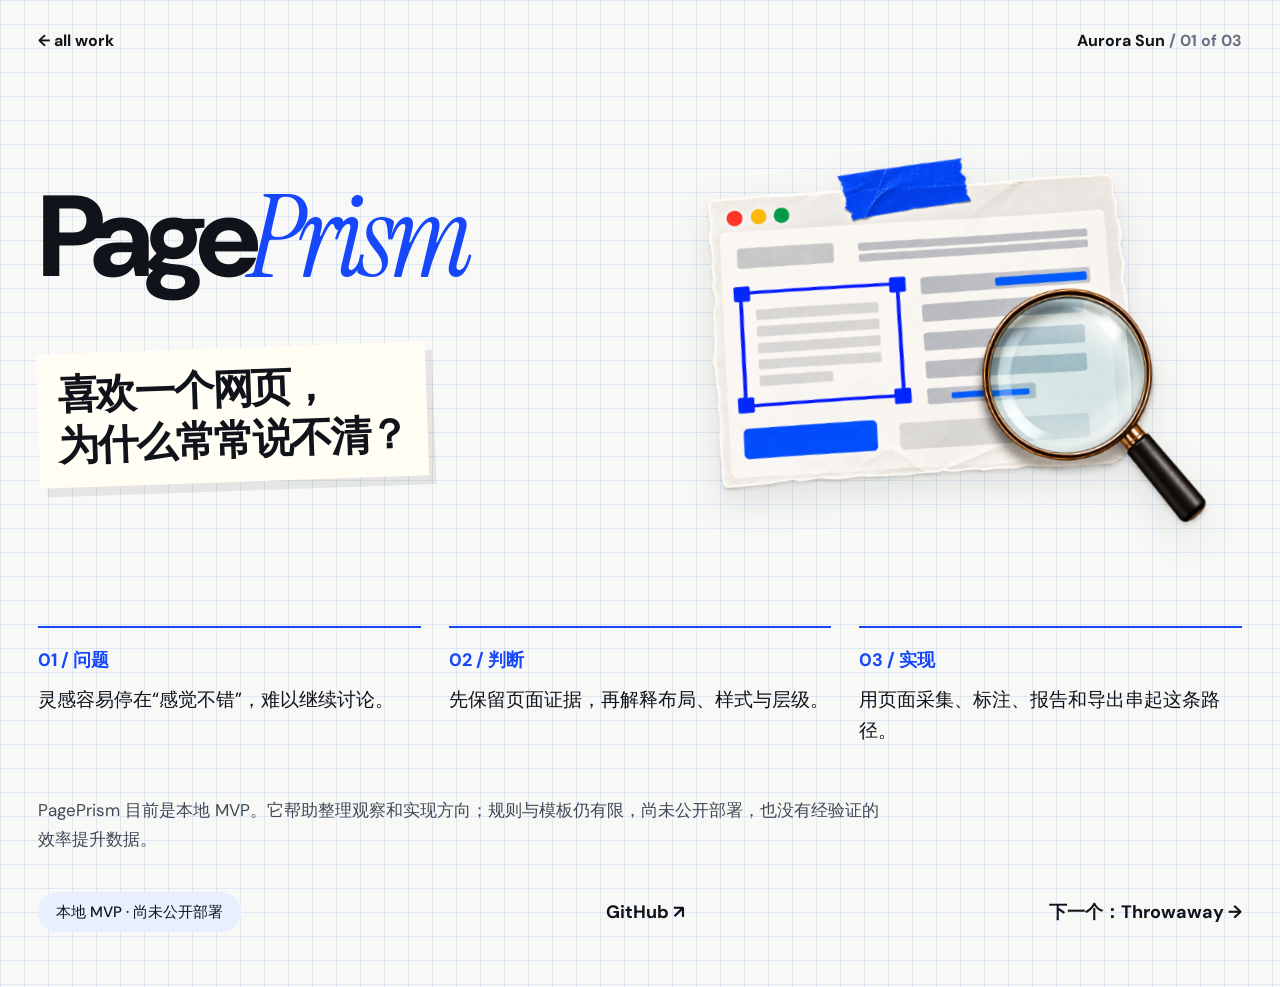
==== projects/pageprism.html @ 7de99efc "feat: launch Aurora Sun portfolio" ====
<!doctype html>
<html lang="zh-CN"><head><meta charset="utf-8"><meta name="viewport" content="width=device-width, initial-scale=1"><meta name="theme-color" content="#f7f7f2"><meta name="description" content="PagePrism：将网页观察变成有证据、可讨论的实现说明。"><title>PagePrism — Aurora Sun</title><link rel="stylesheet" href="../assets/site.css"></head>
<body><a class="skip" href="#main">跳到内容</a><main id="main" class="detail grid-paper"><div class="wrap">
  <nav class="detail-top" aria-label="项目导航"><a href="../index.html#work">← all work</a><span>Aurora Sun <span class="count">/ 01 of 03</span></span></nav>
  <section class="detail-hero" aria-labelledby="project-title"><div class="detail-copy"><h1 class="detail-name" id="project-title">Page<em>Prism</em></h1><p class="detail-question">喜欢一个网页，<br>为什么常常说不清？</p></div><div class="detail-art"><img src="../assets/pageprism.png" alt="网页内容被蓝色边框标记，放大镜指向可观察的结构" width="1024" height="768"></div></section>
  <section class="detail-notes" aria-label="问题、判断与实现"><div class="detail-note"><b>01 / 问题</b><p>灵感容易停在“感觉不错”，难以继续讨论。</p></div><div class="detail-note"><b>02 / 判断</b><p>先保留页面证据，再解释布局、样式与层级。</p></div><div class="detail-note"><b>03 / 实现</b><p>用页面采集、标注、报告和导出串起这条路径。</p></div></section>
  <p class="detail-context">PagePrism 目前是本地 MVP。它帮助整理观察和实现方向；规则与模板仍有限，尚未公开部署，也没有经验证的效率提升数据。</p>
  <nav class="detail-bottom" aria-label="后续链接"><span class="status">本地 MVP · 尚未公开部署</span><a href="https://github.com/AuroraSunDev/PagePrism" target="_blank" rel="noreferrer">GitHub ↗</a><a class="next" href="throwaway.html">下一个：Throwaway →</a></nav>
</div></main></body></html>
---- assets/site.css ----
@import url('https://fonts.googleapis.com/css2?family=DM+Sans:wght@400;500;600;700;800&family=Instrument+Serif:ital@0;1&display=swap');
:root{--ink:#11131a;--paper:#f7f7f2;--blue:#1647fa;--blue-line:rgba(35,113,216,.12);--yellow:#f5ff58;--orange:#ff6a32;--mint:#24b88f}
*{box-sizing:border-box}html{scroll-behavior:smooth}body{margin:0;background:var(--paper);color:var(--ink);font-family:"DM Sans","PingFang SC","Microsoft YaHei",sans-serif}img{display:block;max-width:100%;height:auto}a{color:inherit;text-decoration:none}a:focus-visible{outline:3px solid var(--blue);outline-offset:5px}h1,h2,h3,p{margin:0}.wrap{width:min(100% - 76px,1500px);margin-inline:auto}.grid-paper{background-color:#f8f9f6;background-image:linear-gradient(var(--blue-line) 1px,transparent 1px),linear-gradient(90deg,var(--blue-line) 1px,transparent 1px);background-size:24px 24px}.skip{position:absolute;z-index:20;top:-60px;left:12px;padding:12px;background:#fff}.skip:focus{top:12px}
.site-header{height:76px;display:flex;align-items:center;justify-content:space-between;position:absolute;left:50%;transform:translateX(-50%);top:0;z-index:10}.brand{font-size:19px;font-weight:800;letter-spacing:-.05em}.site-header nav{display:flex;align-items:center;gap:36px;font-weight:700;font-size:15px}.site-header nav a:hover,.detail-top a:hover,.detail-bottom a:hover{text-decoration:underline;text-decoration-color:var(--blue);text-decoration-thickness:3px;text-underline-offset:6px}
.hero{min-height:820px;min-height:100svh;overflow:hidden}.hero-inner{min-height:820px;min-height:100svh;position:relative;padding-top:180px;padding-bottom:62px}.hero h1{font-size:clamp(66px,8.6vw,154px);letter-spacing:-.09em;line-height:.88;font-weight:800;position:relative;z-index:2;width:max-content;max-width:63%;}.hero h1 em,.about h2 em,.work h2 em,.detail-name em{font-style:italic;font-weight:400;font-family:"Instrument Serif",Georgia,serif;letter-spacing:-.055em}.scribble{display:block;width:44%;height:12px;margin-left:43%;margin-top:5px;border-bottom:6px solid var(--blue);border-radius:50%;transform:rotate(-3deg)}.hero-stickers{position:absolute;inset:0;pointer-events:none}.hero-sticker{position:absolute;pointer-events:auto;display:block;transition:transform .25s ease;}.hero-sticker:hover{transform:translateY(-8px) rotate(2deg)}.hero-sticker img{filter:drop-shadow(0 12px 14px rgba(18,36,78,.12))}.hero-sticker span{position:absolute;background:#fff;font-size:12px;font-weight:800;padding:6px 8px;border:1px solid var(--ink);transform:rotate(-5deg)}.hero-page{width:31%;top:16%;left:49%;transform:rotate(7deg)}.hero-page span{right:6%;bottom:5%}.hero-throw{width:26%;top:43%;left:5%;transform:rotate(-8deg)}.hero-throw span{left:3%;bottom:4%}.hero-radar{width:27%;top:41%;right:4%;transform:rotate(5deg)}.hero-radar span{right:0;bottom:0}.hero-sticker:hover.hero-page,.hero-sticker:hover.hero-throw,.hero-sticker:hover.hero-radar{transform:translateY(-8px) rotate(0)}.hero-statement{position:absolute;z-index:3;right:0;bottom:10%;font-size:clamp(24px,3vw,47px);font-weight:800;line-height:1.3;letter-spacing:-.055em;text-align:right}.hero-statement mark{background:var(--yellow);color:inherit;box-shadow:7px 0 var(--yellow),-7px 0 var(--yellow)}.coral-mark{display:inline-block;color:var(--orange);margin-left:12px}.hero-note{position:absolute;bottom:5%;left:0;font-family:monospace;font-size:11px;letter-spacing:.1em;text-transform:uppercase}
.about{background:var(--yellow);overflow:hidden}.about-inner{min-height:760px;position:relative;padding:110px 0 100px}.about h2{font-size:clamp(80px,9vw,155px);line-height:.9;letter-spacing:-.09em;position:relative;z-index:3}.about h2 em{font-size:1.02em}.about-paper{position:relative;z-index:1;width:min(39%,510px);margin-top:100px;padding:36px 40px;background:#fffdf4;box-shadow:6px 10px 0 rgba(0,0,0,.08);transform:rotate(-2deg);font-size:clamp(24px,2.5vw,36px);line-height:1.6;font-weight:700;letter-spacing:-.05em}.about-paper p+p{margin-top:18px}.about-person{position:absolute;z-index:2;right:-15%;bottom:-12%;width:102%;max-width:none;pointer-events:none}.about-aside{position:absolute;z-index:3;right:2%;top:4%;font:italic 22px "Instrument Serif",Georgia,serif;transform:rotate(6deg)}
.work{padding:125px 0 160px;overflow:hidden}.work-heading{display:flex;align-items:start;justify-content:space-between;gap:35px}.work-heading small{font:12px monospace;color:var(--blue);letter-spacing:.08em}.work h2{font-size:clamp(56px,7.7vw,130px);line-height:.95;letter-spacing:-.08em;text-align:right}.work-invite{text-align:center;margin:80px 0 20px;font-size:19px;font-weight:600;transform:rotate(-2deg)}.work-invite span{color:var(--blue)}.work-grid{display:grid;grid-template-columns:repeat(3,minmax(0,1fr));gap:34px;align-items:end}.work-item{min-width:0;display:block;transition:transform .25s ease}.work-item:hover{transform:translateY(-10px)}.work-item img{width:100%;aspect-ratio:1.16;object-fit:contain;filter:drop-shadow(0 14px 14px rgba(0,0,0,.09))}.work-throw{padding-top:60px}.work-radar{padding-top:28px}.work-caption{display:flex;align-items:baseline;gap:14px;border-top:2px solid var(--ink);padding-top:14px;font-size:clamp(18px,2.4vw,35px)}.work-caption b{color:var(--blue)}.work-caption strong{font-weight:800;letter-spacing:-.055em}.work-caption span{color:var(--blue);margin-left:auto}.work-item:hover .work-caption strong{text-decoration:underline;text-decoration-thickness:3px;text-underline-offset:5px}
.closing{background:var(--orange);min-height:400px;display:grid;align-items:center;padding:60px 0 26px}.closing p{font-size:clamp(34px,5.3vw,84px);font-weight:800;letter-spacing:-.065em;line-height:1.25;display:flex;justify-content:space-between;gap:15px;white-space:nowrap}.closing-meta{display:flex;justify-content:space-between;align-items:end;color:var(--blue);font-weight:800;margin-top:75px}
.detail{min-height:100svh;padding:0 0 55px}.detail-top{display:flex;justify-content:space-between;align-items:center;padding-top:30px;font-size:16px;font-weight:700}.detail-top .count{color:#687083}.detail-hero{display:grid;grid-template-columns:1fr 1fr;align-items:center;gap:2%;min-height:570px}.detail-copy{position:relative;z-index:2}.detail-name{font-size:clamp(78px,9vw,160px);letter-spacing:-.095em;line-height:.83;font-weight:800}.detail-name em{color:var(--blue);font-weight:400}.detail-question{display:inline-block;margin-top:62px;padding:16px 20px;background:#fffdf4;box-shadow:7px 9px 0 rgba(0,0,0,.08);transform:rotate(-2deg);font-size:clamp(27px,3.2vw,49px);font-weight:800;line-height:1.25;letter-spacing:-.055em}.detail-art img{width:100%;filter:drop-shadow(0 14px 18px rgba(0,0,0,.10));transform:rotate(3deg)}.detail-notes{display:grid;grid-template-columns:repeat(3,1fr);gap:28px;margin:5px 0 70px}.detail-note{border-top:2px solid var(--blue);padding-top:18px;font-size:clamp(17px,1.5vw,24px);line-height:1.6}.detail-note b{display:block;color:var(--blue);font-size:18px;margin-bottom:10px}.detail-bottom{display:flex;align-items:center;gap:28px;font-size:18px;font-weight:700}.detail-bottom .status{font-size:15px;font-weight:500;background:#e8efff;border-radius:100px;padding:10px 18px;margin-right:auto}.detail-bottom .next{margin-left:auto}.detail-throw .detail-hero{grid-template-columns:1fr 1fr}.detail-throw .detail-art{order:-1}.detail-throw .detail-name em,.detail-throw .detail-note b{color:var(--orange)}.detail-throw .detail-note{border-color:var(--orange)}.detail-throw .detail-question{transform:rotate(1deg)}.detail-radar .detail-name em,.detail-radar .detail-note b{color:var(--mint)}.detail-radar .detail-note{border-color:var(--mint)}.detail-radar .detail-name{font-size:clamp(72px,8vw,140px)}.detail-radar .detail-art img{transform:rotate(-3deg)}
.detail-context{max-width:850px;font-size:17px;line-height:1.7;margin:-20px 0 38px;color:#414955}
@media(max-width:900px){.wrap{width:min(100% - 36px,760px)}.site-header{height:68px}.site-header nav{gap:16px;font-size:13px}.hero,.hero-inner{min-height:850px}.hero-inner{padding-top:145px}.hero h1{max-width:100%;font-size:clamp(58px,11vw,105px)}.hero-page{width:45%;top:28%;left:51%}.hero-throw{width:37%;top:47%;left:0}.hero-radar{width:40%;top:47%;right:1%}.hero-statement{bottom:8%;font-size:clamp(22px,4vw,32px)}.about-inner{min-height:650px}.about h2{font-size:clamp(70px,12vw,115px)}.about-paper{width:50%;margin-top:80px;font-size:25px}.about-person{width:117%;right:-28%;bottom:-6%}.work{padding:100px 0}.work-heading{display:block}.work h2{text-align:left;margin-top:26px}.work-invite{margin:45px 0 20px}.work-grid{gap:14px}.work-caption{gap:5px;font-size:18px}.closing p{white-space:normal;display:grid;grid-template-columns:1fr 1fr;gap:10px 22px}.detail-hero{min-height:480px}.detail-question{margin-top:35px}.detail-notes{gap:14px}}
@media(max-width:600px){.wrap{width:calc(100% - 36px)}.brand{font-size:17px}.site-header nav{gap:12px;font-size:12px}.site-header nav a:last-child{display:none}.hero,.hero-inner{min-height:780px}.hero-inner{padding-top:135px}.hero h1{font-size:clamp(52px,14vw,75px)}.hero-page{width:53%;top:29%;left:47%}.hero-throw{width:46%;top:49%;left:-4%}.hero-radar{width:46%;top:47%;right:0}.hero-sticker span{font-size:10px}.hero-statement{bottom:8%;max-width:94%;font-size:clamp(19px,5.2vw,27px)}.hero-note{bottom:3%}.about-inner{min-height:685px;padding:80px 0}.about h2{font-size:70px}.about-paper{width:72%;margin-top:36px;padding:20px 23px;font-size:22px;line-height:1.45}.about-paper p+p{margin-top:8px}.about-person{width:155%;right:-60%;bottom:-3%}.about-aside{right:0;font-size:17px}.work{padding:70px 0 95px}.work h2{font-size:55px}.work-invite{font-size:14px;text-align:left;margin:40px 0 0}.work-grid{display:block}.work-item{display:grid;grid-template-columns:1fr 1fr;align-items:center;gap:8px;margin:20px 0}.work-item img{aspect-ratio:1;object-fit:contain}.work-caption{border-top:0;border-bottom:2px solid var(--ink);font-size:clamp(17px,5vw,24px);gap:6px;padding:0 0 10px}.work-caption b{display:block}.work-caption strong{overflow-wrap:anywhere}.work-throw,.work-radar{padding-top:0}.closing{min-height:270px;padding:35px 0 20px}.closing p{font-size:clamp(31px,8vw,50px)}.closing-meta{margin-top:50px;font-size:13px}.detail{padding-bottom:35px}.detail-top{font-size:13px;padding-top:18px}.detail-hero,.detail-throw .detail-hero{display:flex;flex-direction:column;gap:0;min-height:0;padding-top:65px}.detail-throw .detail-art{order:0}.detail-name,.detail-radar .detail-name{font-size:clamp(68px,16vw,110px)}.detail-question{font-size:29px;margin-top:35px}.detail-art{width:100%;max-width:480px;align-self:center}.detail-art img{max-height:350px;object-fit:contain}.detail-notes{display:block;margin:15px 0 40px}.detail-note{padding:14px 0 22px}.detail-note b{margin-bottom:3px}.detail-bottom{flex-wrap:wrap;gap:15px;font-size:16px}.detail-bottom .status{flex-basis:100%;margin:0}.detail-bottom .next{margin-left:0}}
@media(prefers-reduced-motion:reduce){html{scroll-behavior:auto}*,*::before,*::after{transition:none!important;animation:none!important}}
@media(min-width:901px){.hero-throw{width:22%;top:51%;left:3%}.hero-radar{width:22%;top:39%;right:5%}}
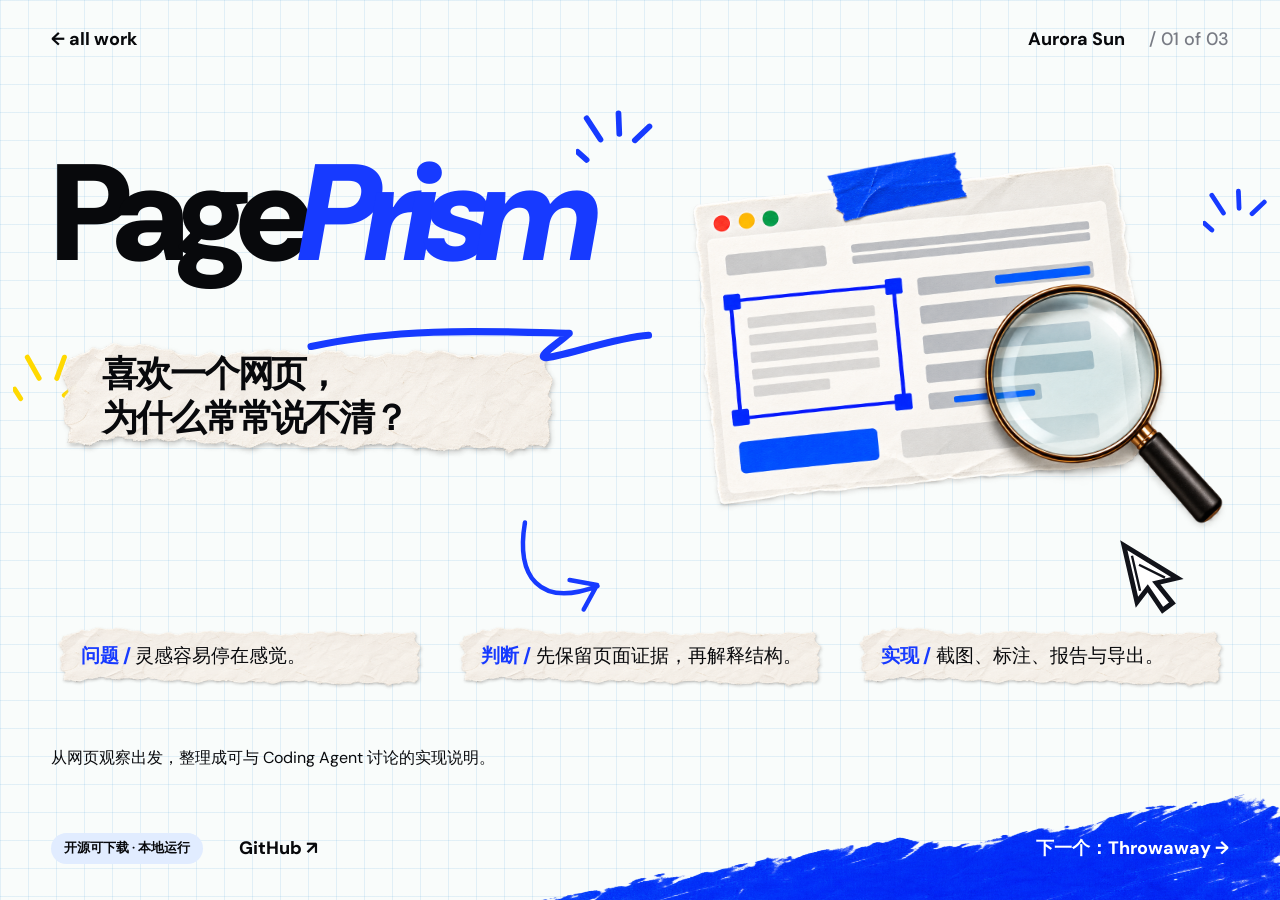
==== commit c128e797: "Match portfolio pages to visual references" ====
--- a/projects/pageprism.html
+++ b/projects/pageprism.html
@@ -1,9 +1,22 @@
 <!doctype html>
-<html lang="zh-CN"><head><meta charset="utf-8"><meta name="viewport" content="width=device-width, initial-scale=1"><meta name="theme-color" content="#f7f7f2"><meta name="description" content="PagePrism：将网页观察变成有证据、可讨论的实现说明。"><title>PagePrism — Aurora Sun</title><link rel="stylesheet" href="../assets/site.css"></head>
-<body><a class="skip" href="#main">跳到内容</a><main id="main" class="detail grid-paper"><div class="wrap">
+<html lang="zh-CN"><head><meta charset="utf-8"><meta name="viewport" content="width=device-width, initial-scale=1"><meta name="theme-color" content="#f8fbfb"><meta name="description" content="PagePrism：把喜欢的网页，讲清楚。"><title>PagePrism — Aurora Sun</title><link rel="stylesheet" href="../assets/site.css"></head>
+<body><a class="skip" href="#main">跳到内容</a><main id="main" class="detail detail-page grid-paper panel"><div class="stage">
   <nav class="detail-top" aria-label="项目导航"><a href="../index.html#work">← all work</a><span>Aurora Sun <span class="count">/ 01 of 03</span></span></nav>
-  <section class="detail-hero" aria-labelledby="project-title"><div class="detail-copy"><h1 class="detail-name" id="project-title">Page<em>Prism</em></h1><p class="detail-question">喜欢一个网页，<br>为什么常常说不清？</p></div><div class="detail-art"><img src="../assets/pageprism.png" alt="网页内容被蓝色边框标记，放大镜指向可观察的结构" width="1024" height="768"></div></section>
-  <section class="detail-notes" aria-label="问题、判断与实现"><div class="detail-note"><b>01 / 问题</b><p>灵感容易停在“感觉不错”，难以继续讨论。</p></div><div class="detail-note"><b>02 / 判断</b><p>先保留页面证据，再解释布局、样式与层级。</p></div><div class="detail-note"><b>03 / 实现</b><p>用页面采集、标注、报告和导出串起这条路径。</p></div></section>
-  <p class="detail-context">PagePrism 目前是本地 MVP。它帮助整理观察和实现方向；规则与模板仍有限，尚未公开部署，也没有经验证的效率提升数据。</p>
-  <nav class="detail-bottom" aria-label="后续链接"><span class="status">本地 MVP · 尚未公开部署</span><a href="https://github.com/AuroraSunDev/PagePrism" target="_blank" rel="noreferrer">GitHub ↗</a><a class="next" href="throwaway.html">下一个：Throwaway →</a></nav>
+  <h1 class="detail-title">Page<em>Prism</em></h1>
+  <svg class="mark detail-title-line blue" aria-hidden="true"><use href="../assets/marks.svg#underline"/></svg>
+  <svg class="mark page-title-rays blue" aria-hidden="true"><use href="../assets/marks.svg#rays"/></svg>
+  <img class="page-art" src="../assets/pageprism.png" alt="网页结构被蓝色框标记，放大镜指向可观察的层级" width="1536" height="1024">
+  <svg class="mark page-art-rays blue" aria-hidden="true"><use href="../assets/marks.svg#rays"/></svg>
+  <svg class="mark page-cursor" aria-hidden="true"><use href="../assets/marks.svg#cursor"/></svg>
+  <p class="detail-question paper-text">喜欢一个网页，<br>为什么常常说不清？</p>
+  <svg class="mark page-question-rays yellow" aria-hidden="true"><use href="../assets/marks.svg#rays-small"/></svg>
+  <svg class="mark page-arrow blue" aria-hidden="true"><use href="../assets/marks.svg#curve-arrow"/></svg>
+  <div class="page-notes" aria-label="问题、判断与实现">
+    <p class="page-note paper-text"><b>问题 /</b> 灵感容易停在感觉。</p>
+    <p class="page-note paper-text"><b>判断 /</b> 先保留页面证据，再解释结构。</p>
+    <p class="page-note paper-text"><b>实现 /</b> 截图、标注、报告与导出。</p>
+  </div>
+  <p class="page-context">从网页观察出发，整理成可与 Coding Agent 讨论的实现说明。</p>
+  <img class="page-ink" src="../assets/blue-ink.png" alt="" aria-hidden="true">
+  <nav class="detail-bottom" aria-label="后续链接"><span class="status">开源可下载 · 本地运行</span><a href="https://github.com/AuroraSunDev/PagePrism" target="_blank" rel="noreferrer">GitHub ↗</a><a class="next" href="throwaway.html">下一个：Throwaway →</a></nav>
 </div></main></body></html>
--- a/assets/site.css
+++ b/assets/site.css
@@ -1,14 +1,228 @@
-@import url('https://fonts.googleapis.com/css2?family=DM+Sans:wght@400;500;600;700;800&family=Instrument+Serif:ital@0;1&display=swap');
-:root{--ink:#11131a;--paper:#f7f7f2;--blue:#1647fa;--blue-line:rgba(35,113,216,.12);--yellow:#f5ff58;--orange:#ff6a32;--mint:#24b88f}
-*{box-sizing:border-box}html{scroll-behavior:smooth}body{margin:0;background:var(--paper);color:var(--ink);font-family:"DM Sans","PingFang SC","Microsoft YaHei",sans-serif}img{display:block;max-width:100%;height:auto}a{color:inherit;text-decoration:none}a:focus-visible{outline:3px solid var(--blue);outline-offset:5px}h1,h2,h3,p{margin:0}.wrap{width:min(100% - 76px,1500px);margin-inline:auto}.grid-paper{background-color:#f8f9f6;background-image:linear-gradient(var(--blue-line) 1px,transparent 1px),linear-gradient(90deg,var(--blue-line) 1px,transparent 1px);background-size:24px 24px}.skip{position:absolute;z-index:20;top:-60px;left:12px;padding:12px;background:#fff}.skip:focus{top:12px}
-.site-header{height:76px;display:flex;align-items:center;justify-content:space-between;position:absolute;left:50%;transform:translateX(-50%);top:0;z-index:10}.brand{font-size:19px;font-weight:800;letter-spacing:-.05em}.site-header nav{display:flex;align-items:center;gap:36px;font-weight:700;font-size:15px}.site-header nav a:hover,.detail-top a:hover,.detail-bottom a:hover{text-decoration:underline;text-decoration-color:var(--blue);text-decoration-thickness:3px;text-underline-offset:6px}
-.hero{min-height:820px;min-height:100svh;overflow:hidden}.hero-inner{min-height:820px;min-height:100svh;position:relative;padding-top:180px;padding-bottom:62px}.hero h1{font-size:clamp(66px,8.6vw,154px);letter-spacing:-.09em;line-height:.88;font-weight:800;position:relative;z-index:2;width:max-content;max-width:63%;}.hero h1 em,.about h2 em,.work h2 em,.detail-name em{font-style:italic;font-weight:400;font-family:"Instrument Serif",Georgia,serif;letter-spacing:-.055em}.scribble{display:block;width:44%;height:12px;margin-left:43%;margin-top:5px;border-bottom:6px solid var(--blue);border-radius:50%;transform:rotate(-3deg)}.hero-stickers{position:absolute;inset:0;pointer-events:none}.hero-sticker{position:absolute;pointer-events:auto;display:block;transition:transform .25s ease;}.hero-sticker:hover{transform:translateY(-8px) rotate(2deg)}.hero-sticker img{filter:drop-shadow(0 12px 14px rgba(18,36,78,.12))}.hero-sticker span{position:absolute;background:#fff;font-size:12px;font-weight:800;padding:6px 8px;border:1px solid var(--ink);transform:rotate(-5deg)}.hero-page{width:31%;top:16%;left:49%;transform:rotate(7deg)}.hero-page span{right:6%;bottom:5%}.hero-throw{width:26%;top:43%;left:5%;transform:rotate(-8deg)}.hero-throw span{left:3%;bottom:4%}.hero-radar{width:27%;top:41%;right:4%;transform:rotate(5deg)}.hero-radar span{right:0;bottom:0}.hero-sticker:hover.hero-page,.hero-sticker:hover.hero-throw,.hero-sticker:hover.hero-radar{transform:translateY(-8px) rotate(0)}.hero-statement{position:absolute;z-index:3;right:0;bottom:10%;font-size:clamp(24px,3vw,47px);font-weight:800;line-height:1.3;letter-spacing:-.055em;text-align:right}.hero-statement mark{background:var(--yellow);color:inherit;box-shadow:7px 0 var(--yellow),-7px 0 var(--yellow)}.coral-mark{display:inline-block;color:var(--orange);margin-left:12px}.hero-note{position:absolute;bottom:5%;left:0;font-family:monospace;font-size:11px;letter-spacing:.1em;text-transform:uppercase}
-.about{background:var(--yellow);overflow:hidden}.about-inner{min-height:760px;position:relative;padding:110px 0 100px}.about h2{font-size:clamp(80px,9vw,155px);line-height:.9;letter-spacing:-.09em;position:relative;z-index:3}.about h2 em{font-size:1.02em}.about-paper{position:relative;z-index:1;width:min(39%,510px);margin-top:100px;padding:36px 40px;background:#fffdf4;box-shadow:6px 10px 0 rgba(0,0,0,.08);transform:rotate(-2deg);font-size:clamp(24px,2.5vw,36px);line-height:1.6;font-weight:700;letter-spacing:-.05em}.about-paper p+p{margin-top:18px}.about-person{position:absolute;z-index:2;right:-15%;bottom:-12%;width:102%;max-width:none;pointer-events:none}.about-aside{position:absolute;z-index:3;right:2%;top:4%;font:italic 22px "Instrument Serif",Georgia,serif;transform:rotate(6deg)}
-.work{padding:125px 0 160px;overflow:hidden}.work-heading{display:flex;align-items:start;justify-content:space-between;gap:35px}.work-heading small{font:12px monospace;color:var(--blue);letter-spacing:.08em}.work h2{font-size:clamp(56px,7.7vw,130px);line-height:.95;letter-spacing:-.08em;text-align:right}.work-invite{text-align:center;margin:80px 0 20px;font-size:19px;font-weight:600;transform:rotate(-2deg)}.work-invite span{color:var(--blue)}.work-grid{display:grid;grid-template-columns:repeat(3,minmax(0,1fr));gap:34px;align-items:end}.work-item{min-width:0;display:block;transition:transform .25s ease}.work-item:hover{transform:translateY(-10px)}.work-item img{width:100%;aspect-ratio:1.16;object-fit:contain;filter:drop-shadow(0 14px 14px rgba(0,0,0,.09))}.work-throw{padding-top:60px}.work-radar{padding-top:28px}.work-caption{display:flex;align-items:baseline;gap:14px;border-top:2px solid var(--ink);padding-top:14px;font-size:clamp(18px,2.4vw,35px)}.work-caption b{color:var(--blue)}.work-caption strong{font-weight:800;letter-spacing:-.055em}.work-caption span{color:var(--blue);margin-left:auto}.work-item:hover .work-caption strong{text-decoration:underline;text-decoration-thickness:3px;text-underline-offset:5px}
-.closing{background:var(--orange);min-height:400px;display:grid;align-items:center;padding:60px 0 26px}.closing p{font-size:clamp(34px,5.3vw,84px);font-weight:800;letter-spacing:-.065em;line-height:1.25;display:flex;justify-content:space-between;gap:15px;white-space:nowrap}.closing-meta{display:flex;justify-content:space-between;align-items:end;color:var(--blue);font-weight:800;margin-top:75px}
-.detail{min-height:100svh;padding:0 0 55px}.detail-top{display:flex;justify-content:space-between;align-items:center;padding-top:30px;font-size:16px;font-weight:700}.detail-top .count{color:#687083}.detail-hero{display:grid;grid-template-columns:1fr 1fr;align-items:center;gap:2%;min-height:570px}.detail-copy{position:relative;z-index:2}.detail-name{font-size:clamp(78px,9vw,160px);letter-spacing:-.095em;line-height:.83;font-weight:800}.detail-name em{color:var(--blue);font-weight:400}.detail-question{display:inline-block;margin-top:62px;padding:16px 20px;background:#fffdf4;box-shadow:7px 9px 0 rgba(0,0,0,.08);transform:rotate(-2deg);font-size:clamp(27px,3.2vw,49px);font-weight:800;line-height:1.25;letter-spacing:-.055em}.detail-art img{width:100%;filter:drop-shadow(0 14px 18px rgba(0,0,0,.10));transform:rotate(3deg)}.detail-notes{display:grid;grid-template-columns:repeat(3,1fr);gap:28px;margin:5px 0 70px}.detail-note{border-top:2px solid var(--blue);padding-top:18px;font-size:clamp(17px,1.5vw,24px);line-height:1.6}.detail-note b{display:block;color:var(--blue);font-size:18px;margin-bottom:10px}.detail-bottom{display:flex;align-items:center;gap:28px;font-size:18px;font-weight:700}.detail-bottom .status{font-size:15px;font-weight:500;background:#e8efff;border-radius:100px;padding:10px 18px;margin-right:auto}.detail-bottom .next{margin-left:auto}.detail-throw .detail-hero{grid-template-columns:1fr 1fr}.detail-throw .detail-art{order:-1}.detail-throw .detail-name em,.detail-throw .detail-note b{color:var(--orange)}.detail-throw .detail-note{border-color:var(--orange)}.detail-throw .detail-question{transform:rotate(1deg)}.detail-radar .detail-name em,.detail-radar .detail-note b{color:var(--mint)}.detail-radar .detail-note{border-color:var(--mint)}.detail-radar .detail-name{font-size:clamp(72px,8vw,140px)}.detail-radar .detail-art img{transform:rotate(-3deg)}
-.detail-context{max-width:850px;font-size:17px;line-height:1.7;margin:-20px 0 38px;color:#414955}
-@media(max-width:900px){.wrap{width:min(100% - 36px,760px)}.site-header{height:68px}.site-header nav{gap:16px;font-size:13px}.hero,.hero-inner{min-height:850px}.hero-inner{padding-top:145px}.hero h1{max-width:100%;font-size:clamp(58px,11vw,105px)}.hero-page{width:45%;top:28%;left:51%}.hero-throw{width:37%;top:47%;left:0}.hero-radar{width:40%;top:47%;right:1%}.hero-statement{bottom:8%;font-size:clamp(22px,4vw,32px)}.about-inner{min-height:650px}.about h2{font-size:clamp(70px,12vw,115px)}.about-paper{width:50%;margin-top:80px;font-size:25px}.about-person{width:117%;right:-28%;bottom:-6%}.work{padding:100px 0}.work-heading{display:block}.work h2{text-align:left;margin-top:26px}.work-invite{margin:45px 0 20px}.work-grid{gap:14px}.work-caption{gap:5px;font-size:18px}.closing p{white-space:normal;display:grid;grid-template-columns:1fr 1fr;gap:10px 22px}.detail-hero{min-height:480px}.detail-question{margin-top:35px}.detail-notes{gap:14px}}
-@media(max-width:600px){.wrap{width:calc(100% - 36px)}.brand{font-size:17px}.site-header nav{gap:12px;font-size:12px}.site-header nav a:last-child{display:none}.hero,.hero-inner{min-height:780px}.hero-inner{padding-top:135px}.hero h1{font-size:clamp(52px,14vw,75px)}.hero-page{width:53%;top:29%;left:47%}.hero-throw{width:46%;top:49%;left:-4%}.hero-radar{width:46%;top:47%;right:0}.hero-sticker span{font-size:10px}.hero-statement{bottom:8%;max-width:94%;font-size:clamp(19px,5.2vw,27px)}.hero-note{bottom:3%}.about-inner{min-height:685px;padding:80px 0}.about h2{font-size:70px}.about-paper{width:72%;margin-top:36px;padding:20px 23px;font-size:22px;line-height:1.45}.about-paper p+p{margin-top:8px}.about-person{width:155%;right:-60%;bottom:-3%}.about-aside{right:0;font-size:17px}.work{padding:70px 0 95px}.work h2{font-size:55px}.work-invite{font-size:14px;text-align:left;margin:40px 0 0}.work-grid{display:block}.work-item{display:grid;grid-template-columns:1fr 1fr;align-items:center;gap:8px;margin:20px 0}.work-item img{aspect-ratio:1;object-fit:contain}.work-caption{border-top:0;border-bottom:2px solid var(--ink);font-size:clamp(17px,5vw,24px);gap:6px;padding:0 0 10px}.work-caption b{display:block}.work-caption strong{overflow-wrap:anywhere}.work-throw,.work-radar{padding-top:0}.closing{min-height:270px;padding:35px 0 20px}.closing p{font-size:clamp(31px,8vw,50px)}.closing-meta{margin-top:50px;font-size:13px}.detail{padding-bottom:35px}.detail-top{font-size:13px;padding-top:18px}.detail-hero,.detail-throw .detail-hero{display:flex;flex-direction:column;gap:0;min-height:0;padding-top:65px}.detail-throw .detail-art{order:0}.detail-name,.detail-radar .detail-name{font-size:clamp(68px,16vw,110px)}.detail-question{font-size:29px;margin-top:35px}.detail-art{width:100%;max-width:480px;align-self:center}.detail-art img{max-height:350px;object-fit:contain}.detail-notes{display:block;margin:15px 0 40px}.detail-note{padding:14px 0 22px}.detail-note b{margin-bottom:3px}.detail-bottom{flex-wrap:wrap;gap:15px;font-size:16px}.detail-bottom .status{flex-basis:100%;margin:0}.detail-bottom .next{margin-left:0}}
+@import url('https://fonts.googleapis.com/css2?family=DM+Sans:ital,wght@0,400;0,500;0,600;0,700;0,800;0,900;1,800;1,900&display=swap');
+:root{--ink:#08090c;--blue:#173aff;--coral:#ff6b52;--yellow:#f7ff54;--paper:#f9fcfb;--grid:rgba(63,155,214,.13)}
+*{box-sizing:border-box}
+html{scroll-behavior:smooth}
+body{margin:0;color:var(--ink);background:var(--paper);font-family:"DM Sans","PingFang SC","Microsoft YaHei",sans-serif}
+img{display:block;max-width:100%;height:auto}
+a{color:inherit;text-decoration:none}
+a:focus-visible{outline:4px solid var(--blue);outline-offset:5px}
+h1,h2,p{margin:0}
+.skip{position:absolute;z-index:100;top:-60px;left:15px;background:white;padding:12px}.skip:focus{top:15px}
+.grid-paper{background-color:var(--paper);background-image:linear-gradient(var(--grid) 1px,transparent 1px),linear-gradient(90deg,var(--grid) 1px,transparent 1px);background-size:28px 28px}
+.panel{position:relative;min-height:100svh;overflow:hidden}
+.stage{position:relative;width:100%;height:100svh;min-height:760px}
+.mark{position:absolute;display:block;pointer-events:none;overflow:visible}
+.blue{color:var(--blue)}.yellow{color:#ffd900}.coral{color:var(--coral)}
+.brand{font-size:clamp(18px,1.5vw,30px);font-weight:900;letter-spacing:-.055em}
+.panel-nav{position:absolute;z-index:30;left:6%;right:6%;top:4%;display:flex;align-items:center;justify-content:space-between}
+.panel-nav nav,.work-nav nav{display:flex;gap:clamp(25px,3.5vw,68px);align-items:center;font-size:clamp(17px,1.15vw,23px);font-weight:700}
+.panel-nav a:hover,.work-nav a:hover,.detail-top a:hover,.detail-bottom a:hover,.closing a:hover{text-decoration:underline;text-decoration-color:var(--blue);text-decoration-thickness:3px;text-underline-offset:7px}
+.sticker{position:absolute;display:block;z-index:4;transition:transform .24s ease;transform:rotate(var(--angle,0deg));filter:drop-shadow(0 10px 10px rgba(0,0,0,.05))}
+.sticker:hover,.sticker:focus-visible{transform:translateY(-12px) rotate(calc(var(--angle,0deg) + 3deg));z-index:14}
+.sticker img{width:100%;height:100%;object-fit:contain}
+.hero h1{position:absolute;left:6.5%;top:27%;z-index:8;font-size:clamp(90px,8vw,165px);font-weight:900;letter-spacing:-.105em;line-height:.76;white-space:nowrap}
+.hero h1 em,.about h2 em,.work h2 em,.detail-title em{font-weight:900;font-style:italic;letter-spacing:-.105em}
+.hero-underline{left:20%;top:50%;width:23%;height:6%;transform:rotate(-1deg)}
+.hero-browser{left:46%;top:14%;width:31%;height:37%;--angle:-5deg}
+.hero-paper{left:77%;top:23%;width:20%;height:29%;--angle:7deg}
+.hero-kiln{left:10%;top:57%;width:15%;height:26%;--angle:-3deg}
+.hero-radar{left:24%;top:59%;width:16%;height:27%;--angle:4deg}
+.hero-envelope{left:43%;top:60%;width:17%;height:25%;--angle:-5deg}
+.hero-cards{left:59%;top:51%;width:25%;height:31%;--angle:-6deg}
+.hero-ray-a{left:66%;top:15%;width:6%;height:9%}.hero-ray-b{left:76%;top:32%;width:4%;height:7%}.hero-ray-c{left:7%;top:59%;width:5%;height:8%}.hero-ray-d{left:37%;top:58%;width:5%;height:8%}
+.hero-wave{left:-1%;bottom:1%;width:26%;height:17%}.hero-arrow{left:36%;top:73%;width:5%;height:10%;transform:rotate(25deg)}
+.hero-cursor{left:85%;top:57%;width:5%;height:12%;transform:rotate(-15deg)}
+.hero-statement{position:absolute;z-index:9;right:6%;bottom:6%;text-align:right;font-size:clamp(31px,2.9vw,59px);font-weight:900;letter-spacing:-.06em;line-height:1.22;white-space:nowrap}
+.hero-statement span{background:var(--yellow);box-shadow:5px 0 var(--yellow),-5px 0 var(--yellow)}
+.hero-statement-ray{right:2.5%;bottom:17%;width:4%;height:7%;transform:rotate(15deg)}
+.about{background-color:#f3ff69;background-image:linear-gradient(rgba(75,150,64,.10) 1px,transparent 1px),linear-gradient(90deg,rgba(75,150,64,.10) 1px,transparent 1px);background-size:28px 28px}
+.about-aside{position:absolute;z-index:4;left:4%;top:5%;font-family:cursive;font-size:clamp(19px,1.7vw,31px);font-style:italic;letter-spacing:.1em;transform:rotate(-6deg)}
+.about h2{position:absolute;z-index:6;left:5%;top:20%;font-size:clamp(120px,11vw,230px);font-weight:900;letter-spacing:-.095em;line-height:.8;white-space:nowrap}
+.about-underline{z-index:7;left:33%;top:39%;width:18%;height:5%}
+.paper-text{background-image:url('paper-strip.png');background-size:100% 100%;background-repeat:no-repeat}
+.about-note{position:absolute;z-index:3;left:5%;top:34%;width:44%;min-height:33%;padding:5% 4% 5% 5%;font-size:clamp(30px,2.7vw,56px);font-weight:650;letter-spacing:-.07em;line-height:1.42}
+.about-note p+p{margin-top:.45em}
+.about-person{position:absolute;z-index:5;right:-1%;bottom:-8%;height:122%;width:auto;max-width:none}
+.about-ray{z-index:7;left:56%;top:17%;width:6%;height:10%}
+.about-note-ray{z-index:7;left:1%;top:51%;width:5%;height:8%}
+.about-arrow{z-index:7;left:13%;bottom:14%;width:10%;height:12%;transform:rotate(3deg)}
+.work-nav{position:absolute;z-index:8;left:4%;top:4%;display:flex;align-items:center;gap:6vw}.work-nav .active{border-bottom:4px solid var(--blue)}
+.work h2{position:absolute;z-index:4;top:12%;right:4%;font-size:clamp(88px,7vw,155px);font-weight:900;letter-spacing:-.09em;line-height:.9;white-space:nowrap}
+.work-title-ray{right:1%;top:11%;width:5%;height:8%;transform:rotate(10deg)}
+.work-title-line{right:4%;top:25%;width:18%;height:5%}
+.work-star{right:3%;top:3%;width:3%;height:5%}
+.work-project{position:absolute;z-index:5;display:block;width:34%;height:48%;top:29%;transition:transform .25s ease}
+.work-project:hover,.work-project:focus-visible{transform:translateY(-12px)}
+.work-page{left:1%}.work-throw{left:33%}.work-radar{left:65%}
+.work-art{position:relative;display:block;width:100%;height:86%}
+.work-art img{position:absolute;object-fit:contain;max-width:none}
+.work-page .work-art img{width:100%;height:100%;top:-3%;left:0}
+.work-paper{width:65%;height:65%;left:17%;top:-4%;transform:rotate(7deg)}
+.work-envelope{width:65%;height:65%;left:-3%;top:38%;transform:rotate(-5deg)}
+.work-kiln{width:47%;height:57%;right:0;top:40%;transform:rotate(4deg)}
+.work-disc{width:65%;height:76%;left:-2%;top:17%}
+.work-cards{width:55%;height:80%;right:-2%;top:1%;transform:rotate(6deg)}
+.work-label{display:flex;align-items:baseline;gap:.35em;font-size:clamp(26px,2.7vw,55px);font-weight:900;letter-spacing:-.07em;white-space:nowrap}
+.work-label b,.work-label span{color:var(--blue)}.work-label b{font-size:1.14em}.work-label span{margin-left:0}
+.work-project:hover .work-label{text-decoration:underline;text-decoration-color:var(--blue);text-underline-offset:9px}
+.work-ray-a{left:1%;top:49%;width:5%;height:7%}.work-ray-b{left:31%;top:39%;width:5%;height:8%}.work-ray-c{left:62%;top:34%;width:4%;height:7%}
+.work-arrow-a{left:17%;top:66%;width:4%;height:7%}.work-arrow-b{left:49%;top:66%;width:4%;height:7%}.work-arrow-c{left:79%;top:66%;width:4%;height:7%}
+.work-wave{left:-2%;bottom:-4%;width:25%;height:17%}
+.work-invite{position:absolute;left:35%;bottom:10%;font-family:KaiTi,"STKaiti",cursive;font-size:clamp(23px,2vw,41px);transform:rotate(-3deg);white-space:nowrap}
+.work-invite-line{left:45%;bottom:7%;width:25%;height:4%}
+.closing{background:#ff6933}
+.closing .stage{display:flex;align-items:center;padding:0 4%}
+.closing p{width:100%;display:flex;justify-content:space-between;gap:1%;font-size:clamp(52px,5.7vw,120px);font-weight:900;letter-spacing:-.07em;white-space:nowrap}
+.closing-star{right:2%;top:40%;width:4%;height:8%}
+.closing-meta{position:absolute;bottom:5%;left:4%;right:4%;display:flex;justify-content:space-between;color:var(--blue);font-size:clamp(20px,1.5vw,30px);font-weight:900}
+.closing-meta nav{display:flex;gap:30px}
+.detail .stage{height:100svh;min-height:760px}
+.detail-top{position:absolute;z-index:15;top:3%;left:4%;right:4%;display:flex;justify-content:space-between;align-items:center;font-size:clamp(18px,1.4vw,29px);font-weight:750}
+.detail-top .count{margin-left:20px;color:#787b84;font-weight:500}
+.detail-title{position:absolute;z-index:8;font-size:clamp(112px,10.7vw,223px);font-weight:900;letter-spacing:-.11em;line-height:.88;white-space:nowrap}
+.detail-title em{color:var(--blue)}
+.detail-title-line{z-index:9;width:27%;height:5%}
+.detail-question{position:absolute;z-index:7;display:grid;align-content:center;padding:2.3% 4%;font-size:clamp(32px,2.85vw,59px);font-weight:900;line-height:1.2;letter-spacing:-.06em}
+.detail-bottom{position:absolute;z-index:20;bottom:4%;left:4%;right:4%;display:flex;align-items:center;gap:3%;font-size:clamp(18px,1.4vw,30px);font-weight:800}
+.detail-bottom .status{border-radius:50px;background:#e1ecff;padding:.5em 1em;font-size:.73em;font-weight:600}
+.detail-bottom .next{margin-left:auto}
+.detail-page .detail-title{left:4%;top:17%}
+.detail-page .detail-title-line{left:24%;top:36%}
+.page-title-rays{left:45%;top:12%;width:6%;height:9%}
+.page-art{position:absolute;z-index:5;left:50%;top:9%;width:48%;height:57%;object-fit:contain;transform:rotate(1deg)}
+.page-art-rays{left:94%;top:20%;width:5%;height:9%}
+.page-cursor{left:88%;top:59%;width:5%;height:10%;transform:rotate(-13deg)}
+.detail-page .detail-question{left:4%;top:33%;width:40%;min-height:22%}
+.page-question-rays{left:1%;top:39%;width:5%;height:7%}
+.page-arrow{left:39%;top:58%;width:9%;height:12%;transform:rotate(25deg)}
+.page-notes{position:absolute;z-index:8;left:4%;right:4%;top:67%;display:flex;gap:2%}
+.page-note{width:32%;min-height:105px;padding:2.3% 2.5%;display:flex;align-items:center;font-size:clamp(19px,1.35vw,29px);white-space:nowrap}
+.page-note b{color:var(--blue);margin-right:.25em}
+.page-context{position:absolute;z-index:8;left:4%;top:83%;font-size:clamp(16px,1vw,21px)}
+.page-ink{position:absolute;z-index:3;right:-1%;bottom:-2%;width:62%;height:18%;object-fit:fill}
+.detail-page .detail-bottom .next{color:white}
+.detail-throw .detail-title{left:52%;top:18%;font-size:clamp(100px,9vw,190px)}
+.detail-throw .detail-title em{color:var(--coral)}
+.detail-throw .detail-title-line{left:73%;top:33%;width:22%}
+.throw-paper,.throw-envelope,.throw-kiln,.radar-disc,.radar-cards{position:absolute;object-fit:contain;max-width:none}
+.throw-paper{z-index:5;left:-2%;top:12%;width:50%;height:43%;transform:rotate(-4deg)}
+.throw-envelope{z-index:4;left:9%;top:34%;width:35%;height:43%;transform:rotate(-4deg)}
+.throw-kiln{z-index:6;left:31%;top:47%;width:19%;height:32%}
+.throw-ray-a{left:2%;top:27%;width:6%;height:10%}.throw-ray-b{left:43%;top:48%;width:5%;height:8%}.throw-arrow{left:37%;top:31%;width:10%;height:14%;transform:rotate(40deg)}
+.detail-throw .detail-question{left:52%;top:35%;width:44%;min-height:13%;font-size:clamp(31px,2.7vw,58px);padding:2%}
+.throw-notes{position:absolute;z-index:8;left:56%;top:54%;width:38%;font-size:clamp(19px,1.55vw,32px)}
+.throw-notes p{display:flex;align-items:center;gap:3%;padding:3% 0;border-bottom:1px solid #9cb5c8;white-space:nowrap}
+.throw-notes p:last-child{border-bottom:0}
+.throw-notes b{background:#fffdf4;padding:.2em .4em;font-family:KaiTi,"STKaiti",cursive;font-weight:500;transform:rotate(-4deg);box-shadow:5px -5px var(--coral)}
+.throw-context{position:absolute;left:4%;bottom:16%;font-size:clamp(19px,1.4vw,28px)}
+.detail-throw .status{background:#fff5ec}
+.detail-throw .detail-bottom a:not(.next){text-decoration:underline;text-decoration-color:var(--coral);text-underline-offset:8px}
+.detail-radar .detail-title{left:4%;top:13%;font-size:clamp(115px,13vw,280px);line-height:.84}
+.detail-radar .detail-title em{color:#2bcc80}
+.detail-radar .detail-title-line{left:20%;top:48%;width:24%}
+.radar-disc{z-index:6;left:47%;top:21%;width:27%;height:43%}
+.radar-cards{z-index:5;right:1%;top:15%;width:29%;height:48%;transform:rotate(5deg)}
+.radar-rays-a{left:68%;top:16%;width:6%;height:9%}.radar-rays-b{right:0;top:55%;width:5%;height:7%}
+.radar-arrow{left:68%;top:57%;width:6%;height:8%;transform:rotate(28deg)}
+.detail-radar .detail-question{left:4%;top:48%;width:40%;min-height:16%;font-size:clamp(34px,3vw,63px)}
+.radar-notes{position:absolute;z-index:9;left:5%;right:5%;top:73%;display:grid;grid-template-columns:repeat(3,1fr);gap:4%;border-bottom:2px solid var(--blue);padding-bottom:1.5%;font-size:clamp(18px,1.4vw,30px)}
+.radar-notes p{display:grid;gap:.5em}
+.radar-notes b{font-weight:850;white-space:nowrap}
+.radar-notes i{color:var(--blue);font-style:italic;border:3px solid var(--blue);border-radius:50%;padding:.1em .2em;margin-right:.25em}
+.radar-notes span{padding-left:2em}
+.radar-wave{left:-3%;bottom:0;width:17%;height:18%}
+.detail-radar .detail-bottom{bottom:4%}
+@media(max-width:1200px){
+  .hero h1{font-size:clamp(78px,9.8vw,140px)}
+  .about h2{font-size:clamp(110px,12vw,180px)}
+  .about-note{font-size:clamp(25px,2.7vw,42px)}
+  .work h2{font-size:clamp(77px,8vw,130px)}
+  .work-label{font-size:clamp(23px,2.7vw,39px)}
+  .detail-title{font-size:clamp(90px,10.7vw,155px)}
+  .detail-radar .detail-title{font-size:clamp(95px,11.3vw,170px)}
+  .page-note{font-size:clamp(15px,1.4vw,22px)}
+  .throw-notes{font-size:clamp(16px,1.6vw,23px)}
+}
+@media(max-width:700px){
+  .panel{min-height:0}
+  .panel .stage{height:auto;min-height:800px}
+  .panel-nav{left:5%;right:5%;top:3%}.panel-nav nav{gap:14px;font-size:13px}.brand{font-size:17px}
+  .hero .stage{min-height:710px}
+  .hero h1{top:14%;left:5%;font-size:clamp(52px,13vw,90px)}
+  .hero-underline{top:29%;left:22%;width:36%}
+  .hero-browser{left:49%;top:15%;width:50%;height:23%}
+  .hero-paper{display:none}
+  .hero-kiln{left:3%;top:40%;width:27%;height:20%}
+  .hero-radar{left:51%;top:39%;width:27%;height:20%}
+  .hero-envelope{left:29%;top:41%;width:27%;height:20%}
+  .hero-cards{left:76%;top:39%;width:23%;height:21%}
+  .hero-ray-a{left:90%;top:13%}.hero-ray-b{left:72%;top:38%;width:6%;height:6%}.hero-ray-c{left:1%;top:37%;width:7%;height:6%}.hero-ray-d{left:46%;top:38%;width:6%;height:6%}.hero-cursor,.hero-arrow{display:none}
+  .hero-wave{bottom:7%;width:35%;height:11%}
+  .hero-statement{right:5%;bottom:13%;font-size:clamp(21px,4.8vw,32px)}
+  .hero-statement-ray{display:none}
+  .about .stage{min-height:700px}
+  .about-aside{left:5%;top:4%;font-size:18px}
+  .about h2{left:5%;top:14%;font-size:clamp(65px,15vw,108px)}
+  .about-underline{left:38%;top:28%;width:25%}
+  .about-note{left:5%;top:35%;width:68%;min-height:27%;padding:8% 7%;font-size:clamp(19px,4.4vw,31px)}
+  .about-person{height:80%;right:-70%;bottom:-3%}
+  .about-ray{left:73%;top:20%}.about-note-ray,.about-arrow{display:none}
+  .work .stage{min-height:980px}
+  .work-nav{top:2%;left:5%;gap:22px}.work-nav nav{gap:14px;font-size:13px}
+  .work h2{top:9%;left:5%;right:auto;font-size:clamp(47px,10vw,72px);white-space:normal}
+  .work-title-line{top:16%;right:4%;width:32%}.work-title-ray{top:7%;right:2%}.work-star{top:3%;right:2%}
+  .work-project{width:90%;height:220px;left:5%;top:auto;display:grid;grid-template-columns:45% 55%;align-items:center}
+  .work-page{top:19%}.work-throw{top:42%}.work-radar{top:65%}
+  .work-project .work-art{order:2}.work-project .work-label{order:1}
+  .work-art{height:100%}
+  .work-label{font-size:clamp(20px,5vw,32px);white-space:normal;display:block}.work-label b{display:block}.work-label span{margin-left:.2em}
+  .work-ray-a,.work-ray-b,.work-ray-c,.work-arrow-a,.work-arrow-b,.work-arrow-c{display:none}
+  .work-wave{bottom:0;width:39%}
+  .work-invite{left:10%;bottom:3%;font-size:clamp(18px,4.4vw,28px);white-space:normal}
+  .work-invite-line{left:35%;bottom:1%;width:55%}
+  .closing .stage{min-height:420px;padding:0 6%}.closing p{display:grid;grid-template-columns:1fr 1fr;gap:12px;font-size:clamp(34px,8vw,58px);white-space:normal}
+  .closing-star{right:4%;top:20%}.closing-meta{left:6%;right:6%;font-size:15px}.closing-meta nav{gap:10px}
+  .detail .stage{min-height:1100px}
+  .detail-top{font-size:14px;top:2%;left:5%;right:5%}
+  .detail-top .count{margin-left:5px}
+  .detail-title,.detail-radar .detail-title{font-size:clamp(73px,15vw,110px)}
+  .detail-title-line{width:45%;height:4%}
+  .detail-question{font-size:clamp(27px,5.2vw,39px);line-height:1.18}
+  .detail-bottom{bottom:5%;left:5%;right:5%;font-size:15px;flex-wrap:wrap;gap:14px}
+  .detail-bottom .status{font-size:13px}
+  .detail-bottom .next{width:100%;margin-left:0}
+  .detail-page .detail-title{top:9%;left:5%}.detail-page .detail-title-line{top:19%;left:26%}
+  .page-title-rays{left:82%;top:10%;width:12%}
+  .page-art{left:11%;top:23%;width:83%;height:27%}
+  .page-art-rays,.page-cursor,.page-arrow{display:none}
+  .detail-page .detail-question{left:5%;top:50%;width:90%;min-height:12%;font-size:clamp(29px,6vw,42px)}
+  .page-question-rays{left:1%;top:50%;width:9%}
+  .page-notes{left:5%;right:5%;top:64%;display:block}
+  .page-note{width:100%;min-height:62px;padding:15px 20px;font-size:clamp(15px,3.5vw,22px)}
+  .page-context{left:5%;right:5%;top:83%;font-size:14px}
+  .page-ink{width:90%;height:12%}.detail-page .detail-bottom .next{color:var(--blue)}
+  .detail-throw .detail-title{left:5%;top:10%;font-size:clamp(70px,15vw,110px)}.detail-throw .detail-title-line{left:40%;top:20%;width:40%}
+  .throw-paper{left:4%;top:25%;width:48%;height:25%}
+  .throw-envelope{left:22%;top:35%;width:47%;height:23%}
+  .throw-kiln{left:58%;top:39%;width:34%;height:19%}
+  .throw-ray-a,.throw-ray-b,.throw-arrow{display:none}
+  .detail-throw .detail-question{left:5%;top:57%;width:90%;min-height:10%;font-size:clamp(25px,5.2vw,38px)}
+  .throw-notes{left:7%;top:69%;width:86%;font-size:clamp(15px,3.5vw,22px)}
+  .throw-notes p{padding:10px 0}
+  .throw-context{display:none}
+  .detail-radar .detail-title{left:5%;top:9%}.detail-radar .detail-title-line{left:22%;top:27%;width:39%}
+  .radar-disc{left:6%;top:28%;width:57%;height:26%}.radar-cards{right:3%;top:27%;width:42%;height:29%}
+  .radar-rays-a,.radar-rays-b,.radar-arrow{display:none}
+  .detail-radar .detail-question{left:5%;top:55%;width:90%;min-height:12%;font-size:clamp(30px,5.5vw,43px)}
+  .radar-notes{left:5%;right:5%;top:69%;display:block;font-size:clamp(15px,3.3vw,21px)}
+  .radar-notes p{display:flex;gap:15px;padding:6px 0}.radar-notes b{min-width:80px}.radar-notes span{padding-left:0}
+  .radar-wave{width:35%;height:12%}
+}
+@media(max-width:390px){
+  .panel-nav nav a:last-child,.work-nav nav a:last-child{display:none}
+  .hero .stage{min-height:780px}.hero h1{font-size:12.5vw}
+  .about .stage{min-height:700px}.about-person{height:78%;right:-80%}
+  .work .stage{min-height:900px}.work-project{height:200px}.work-invite{bottom:3%}
+  .detail .stage{min-height:1060px}
+}
 @media(prefers-reduced-motion:reduce){html{scroll-behavior:auto}*,*::before,*::after{transition:none!important;animation:none!important}}
-@media(min-width:901px){.hero-throw{width:22%;top:51%;left:3%}.hero-radar{width:22%;top:39%;right:5%}}
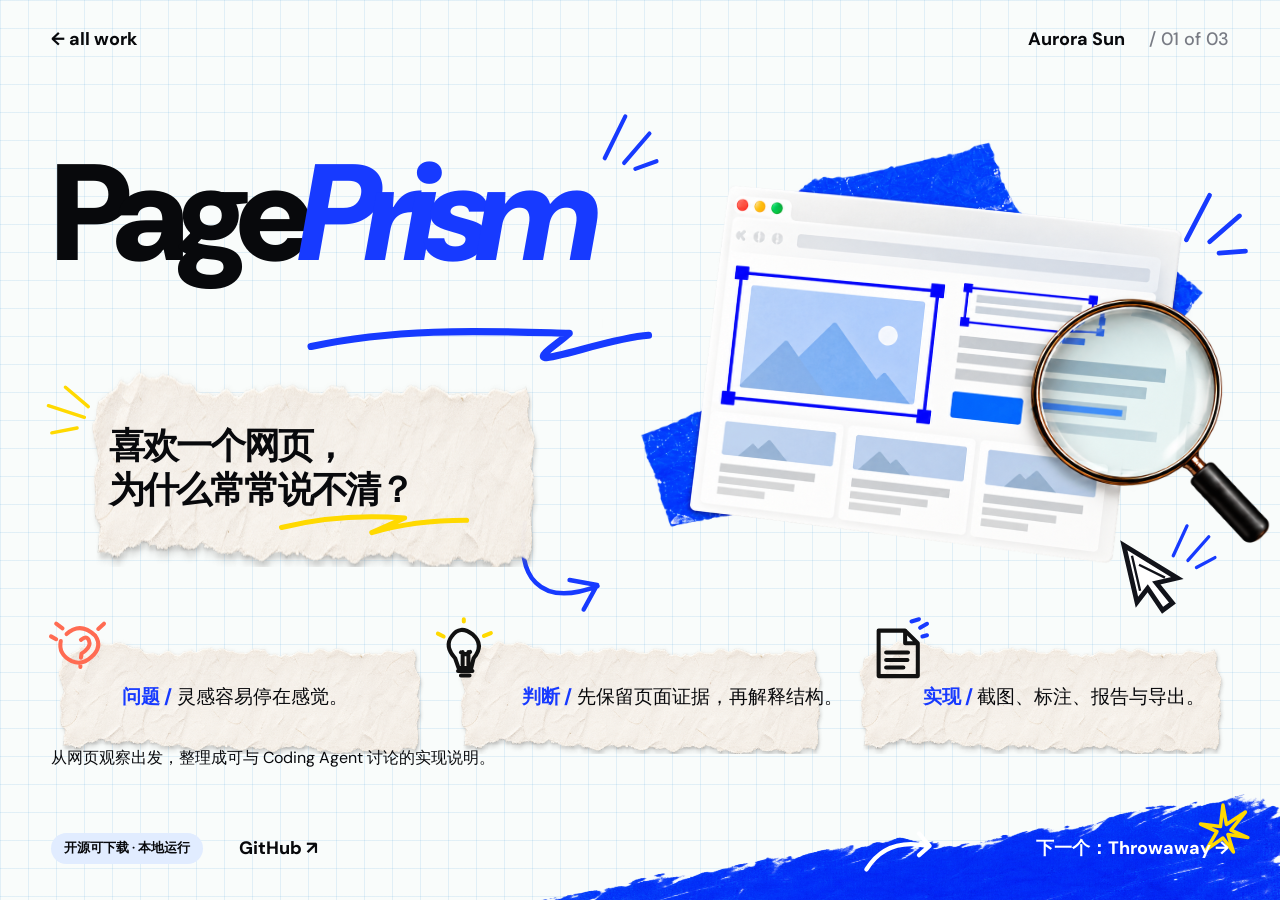
==== commit b7a7f5cb: "Match portfolio reference layouts and refresh project copy" ====
--- a/projects/pageprism.html
+++ b/projects/pageprism.html
@@ -4,13 +4,20 @@
   <nav class="detail-top" aria-label="项目导航"><a href="../index.html#work">← all work</a><span>Aurora Sun <span class="count">/ 01 of 03</span></span></nav>
   <h1 class="detail-title">Page<em>Prism</em></h1>
   <svg class="mark detail-title-line blue" aria-hidden="true"><use href="../assets/marks.svg#underline"/></svg>
-  <svg class="mark page-title-rays blue" aria-hidden="true"><use href="../assets/marks.svg#rays"/></svg>
-  <img class="page-art" src="../assets/pageprism.png" alt="网页结构被蓝色框标记，放大镜指向可观察的层级" width="1536" height="1024">
-  <svg class="mark page-art-rays blue" aria-hidden="true"><use href="../assets/marks.svg#rays"/></svg>
+  <svg class="mark page-title-rays blue" viewBox="0 0 100 100" aria-hidden="true"><path d="M8 76 43 5M41 84 84 34M60 94 96 81"/></svg>
+  <img class="page-art" src="../assets/pageprism-reference.png" alt="网页结构被蓝色框标记，放大镜指向可观察的层级" width="1536" height="1024">
+  <svg class="mark page-art-rays blue" viewBox="0 0 100 100" aria-hidden="true"><path d="M8 74 43 7M43 77 88 38M57 94 97 91"/></svg>
   <svg class="mark page-cursor" aria-hidden="true"><use href="../assets/marks.svg#cursor"/></svg>
+  <svg class="mark page-cursor-rays blue" viewBox="0 0 100 100" aria-hidden="true"><path d="M9 71 38 8M40 81 84 31M58 96 97 75"/></svg>
   <p class="detail-question paper-text">喜欢一个网页，<br>为什么常常说不清？</p>
-  <svg class="mark page-question-rays yellow" aria-hidden="true"><use href="../assets/marks.svg#rays-small"/></svg>
+  <svg class="mark page-question-rays yellow" viewBox="0 0 100 100" aria-hidden="true"><path d="M89 44 42 4M81 66 7 42M66 88 14 98"/></svg>
+  <svg class="mark page-question-underline yellow" viewBox="0 0 260 42" aria-hidden="true"><path d="M3 24Q83 4 172 11L127 31Q184 14 257 14"/></svg>
   <svg class="mark page-arrow blue" aria-hidden="true"><use href="../assets/marks.svg#curve-arrow"/></svg>
+  <svg class="mark page-icon-question coral" viewBox="0 0 100 100" aria-hidden="true"><path d="M27 18Q51 -4 77 21Q90 40 70 58Q54 73 36 65Q12 53 17 30M52 28Q65 18 67 34Q67 43 53 52L52 59M51 73v2M20 8 9 0M9 27 0 22M82 9 92 0"/></svg>
+  <svg class="mark page-icon-bulb" viewBox="0 0 100 100" aria-hidden="true"><path d="M35 60Q16 39 29 22Q43 1 66 19Q86 37 67 60L63 77H41L35 60ZM40 82H65M45 90H60M48 72V49M58 72V49M45 50Q53 56 61 49"/></svg>
+  <svg class="mark page-icon-bulb-rays yellow" viewBox="0 0 100 100" aria-hidden="true"><path d="M50 4 50 0M15 30 5 25M85 29 97 24"/></svg>
+  <svg class="mark page-icon-document" viewBox="0 0 100 100" aria-hidden="true"><path d="M15 12H61L83 34V91H15ZM61 12V34H83M28 50H66M28 63H65M28 76H58"/></svg>
+  <svg class="mark page-icon-document-rays blue" viewBox="0 0 100 100" aria-hidden="true"><path d="M72 4 85 0M87 15 99 8M91 30 99 28"/></svg>
   <div class="page-notes" aria-label="问题、判断与实现">
     <p class="page-note paper-text"><b>问题 /</b> 灵感容易停在感觉。</p>
     <p class="page-note paper-text"><b>判断 /</b> 先保留页面证据，再解释结构。</p>
@@ -18,5 +25,7 @@
   </div>
   <p class="page-context">从网页观察出发，整理成可与 Coding Agent 讨论的实现说明。</p>
   <img class="page-ink" src="../assets/blue-ink.png" alt="" aria-hidden="true">
+  <svg class="mark page-ink-arrow" viewBox="0 0 120 80" aria-hidden="true"><path d="M3 75Q35 23 101 37M88 17 105 37 88 52"/></svg>
+  <svg class="mark page-ink-star yellow" viewBox="0 0 100 100" aria-hidden="true"><path d="M48 4 55 43 93 18 64 54 98 69 58 63 69 98 48 70 15 93 36 57 3 42 43 47Z"/></svg>
   <nav class="detail-bottom" aria-label="后续链接"><span class="status">开源可下载 · 本地运行</span><a href="https://github.com/AuroraSunDev/PagePrism" target="_blank" rel="noreferrer">GitHub ↗</a><a class="next" href="throwaway.html">下一个：Throwaway →</a></nav>
 </div></main></body></html>
--- a/assets/site.css
+++ b/assets/site.css
@@ -12,6 +12,7 @@
 .panel{position:relative;min-height:100svh;overflow:hidden}
 .stage{position:relative;width:100%;height:100svh;min-height:760px}
 .mark{position:absolute;display:block;pointer-events:none;overflow:visible}
+.mark>path{fill:none;stroke:currentColor;stroke-width:7;stroke-linecap:round;stroke-linejoin:round}
 .blue{color:var(--blue)}.yellow{color:#ffd900}.coral{color:var(--coral)}
 .brand{font-size:clamp(18px,1.5vw,30px);font-weight:900;letter-spacing:-.055em}
 .panel-nav{position:absolute;z-index:30;left:6%;right:6%;top:4%;display:flex;align-items:center;justify-content:space-between}
@@ -23,32 +24,34 @@
 .hero h1{position:absolute;left:6.5%;top:27%;z-index:8;font-size:clamp(90px,8vw,165px);font-weight:900;letter-spacing:-.105em;line-height:.76;white-space:nowrap}
 .hero h1 em,.about h2 em,.work h2 em,.detail-title em{font-weight:900;font-style:italic;letter-spacing:-.105em}
 .hero-underline{left:20%;top:50%;width:23%;height:6%;transform:rotate(-1deg)}
-.hero-browser{left:46%;top:14%;width:31%;height:37%;--angle:-5deg}
+.hero-browser{left:41.5%;top:9.5%;width:36%;height:41%;--angle:-5deg}
 .hero-paper{left:77%;top:23%;width:20%;height:29%;--angle:7deg}
 .hero-kiln{left:10%;top:57%;width:15%;height:26%;--angle:-3deg}
 .hero-radar{left:24%;top:59%;width:16%;height:27%;--angle:4deg}
-.hero-envelope{left:43%;top:60%;width:17%;height:25%;--angle:-5deg}
-.hero-cards{left:59%;top:51%;width:25%;height:31%;--angle:-6deg}
-.hero-ray-a{left:66%;top:15%;width:6%;height:9%}.hero-ray-b{left:76%;top:32%;width:4%;height:7%}.hero-ray-c{left:7%;top:59%;width:5%;height:8%}.hero-ray-d{left:37%;top:58%;width:5%;height:8%}
+.hero-envelope{left:59%;top:46%;width:21%;height:27%;--angle:-5deg}
+.hero-cards{left:42.5%;top:61%;width:18%;height:21%;--angle:-6deg}
+.hero-ray-a{left:68%;top:16%;width:5%;height:9%}.hero-ray-b{left:76%;top:33%;width:3%;height:6%}.hero-ray-c{left:8%;top:60%;width:4%;height:8%}.hero-ray-d{left:38%;top:60%;width:4%;height:8%}
+.hero-envelope-ray{left:62%;top:44%;width:4%;height:7%}.hero-cursor-ray{left:92%;top:57%;width:4%;height:8%}
 .hero-wave{left:-1%;bottom:1%;width:26%;height:17%}.hero-arrow{left:36%;top:73%;width:5%;height:10%;transform:rotate(25deg)}
 .hero-cursor{left:85%;top:57%;width:5%;height:12%;transform:rotate(-15deg)}
 .hero-statement{position:absolute;z-index:9;right:6%;bottom:6%;text-align:right;font-size:clamp(31px,2.9vw,59px);font-weight:900;letter-spacing:-.06em;line-height:1.22;white-space:nowrap}
 .hero-statement span{background:var(--yellow);box-shadow:5px 0 var(--yellow),-5px 0 var(--yellow)}
-.hero-statement-ray{right:2.5%;bottom:17%;width:4%;height:7%;transform:rotate(15deg)}
+.hero-statement-ray{right:3.5%;bottom:16%;width:3%;height:6%}
 .about{background-color:#f3ff69;background-image:linear-gradient(rgba(75,150,64,.10) 1px,transparent 1px),linear-gradient(90deg,rgba(75,150,64,.10) 1px,transparent 1px);background-size:28px 28px}
 .about-aside{position:absolute;z-index:4;left:4%;top:5%;font-family:cursive;font-size:clamp(19px,1.7vw,31px);font-style:italic;letter-spacing:.1em;transform:rotate(-6deg)}
+.about-aside-line{left:4.7%;top:9%;width:4.4%;height:2.3%}
 .about h2{position:absolute;z-index:6;left:5%;top:20%;font-size:clamp(120px,11vw,230px);font-weight:900;letter-spacing:-.095em;line-height:.8;white-space:nowrap}
-.about-underline{z-index:7;left:33%;top:39%;width:18%;height:5%}
+.about-underline{z-index:7;left:33%;top:35%;width:15%;height:4%}
 .paper-text{background-image:url('paper-strip.png');background-size:100% 100%;background-repeat:no-repeat}
-.about-note{position:absolute;z-index:3;left:5%;top:34%;width:44%;min-height:33%;padding:5% 4% 5% 5%;font-size:clamp(30px,2.7vw,56px);font-weight:650;letter-spacing:-.07em;line-height:1.42}
+.about-note{position:absolute;z-index:3;left:5%;top:41%;width:43%;min-height:35%;padding:5% 2% 4% 4.2%;background-size:100% 180%;background-position:center;font-size:clamp(30px,2.7vw,56px);font-weight:650;letter-spacing:-.07em;line-height:1.42}
 .about-note p+p{margin-top:.45em}
-.about-person{position:absolute;z-index:5;right:-1%;bottom:-8%;height:122%;width:auto;max-width:none}
-.about-ray{z-index:7;left:56%;top:17%;width:6%;height:10%}
-.about-note-ray{z-index:7;left:1%;top:51%;width:5%;height:8%}
-.about-arrow{z-index:7;left:13%;bottom:14%;width:10%;height:12%;transform:rotate(3deg)}
+.about-person{position:absolute;z-index:5;right:0;bottom:0;height:100%;width:100%;object-fit:fill;max-width:none}
+.about-ray{z-index:7;left:56%;top:13%;width:6%;height:11%}
+.about-note-ray{z-index:7;left:2%;top:48%;width:5%;height:12%}
+.about-arrow{z-index:7;left:14.5%;top:73%;width:8%;height:9%;transform:rotate(-10deg)}
 .work-nav{position:absolute;z-index:8;left:4%;top:4%;display:flex;align-items:center;gap:6vw}.work-nav .active{border-bottom:4px solid var(--blue)}
-.work h2{position:absolute;z-index:4;top:12%;right:4%;font-size:clamp(88px,7vw,155px);font-weight:900;letter-spacing:-.09em;line-height:.9;white-space:nowrap}
-.work-title-ray{right:1%;top:11%;width:5%;height:8%;transform:rotate(10deg)}
+.work h2{position:absolute;z-index:4;top:12%;right:4%;font-size:clamp(88px,6.5vw,145px);font-weight:900;letter-spacing:-.09em;line-height:.9;white-space:nowrap}
+.work-title-ray{right:1%;top:11%;width:4%;height:9%}
 .work-title-line{right:4%;top:25%;width:18%;height:5%}
 .work-star{right:3%;top:3%;width:3%;height:5%}
 .work-project{position:absolute;z-index:5;display:block;width:34%;height:48%;top:29%;transition:transform .25s ease}
@@ -56,25 +59,27 @@
 .work-page{left:1%}.work-throw{left:33%}.work-radar{left:65%}
 .work-art{position:relative;display:block;width:100%;height:86%}
 .work-art img{position:absolute;object-fit:contain;max-width:none}
-.work-page .work-art img{width:100%;height:100%;top:-3%;left:0}
+.work-page .work-art img{width:120%;height:125%;top:-17%;left:-7%}
 .work-paper{width:65%;height:65%;left:17%;top:-4%;transform:rotate(7deg)}
 .work-envelope{width:65%;height:65%;left:-3%;top:38%;transform:rotate(-5deg)}
 .work-kiln{width:47%;height:57%;right:0;top:40%;transform:rotate(4deg)}
 .work-disc{width:65%;height:76%;left:-2%;top:17%}
 .work-cards{width:55%;height:80%;right:-2%;top:1%;transform:rotate(6deg)}
-.work-label{display:flex;align-items:baseline;gap:.35em;font-size:clamp(26px,2.7vw,55px);font-weight:900;letter-spacing:-.07em;white-space:nowrap}
+.work-label{position:relative;left:20%;display:flex;align-items:baseline;gap:.35em;font-size:clamp(26px,2.7vw,55px);font-weight:900;letter-spacing:-.07em;white-space:nowrap}
 .work-label b,.work-label span{color:var(--blue)}.work-label b{font-size:1.14em}.work-label span{margin-left:0}
 .work-project:hover .work-label{text-decoration:underline;text-decoration-color:var(--blue);text-underline-offset:9px}
-.work-ray-a{left:1%;top:49%;width:5%;height:7%}.work-ray-b{left:31%;top:39%;width:5%;height:8%}.work-ray-c{left:62%;top:34%;width:4%;height:7%}
+.work-ray-a{left:1%;top:48%;width:4%;height:8%}.work-ray-b{left:31%;top:35%;width:5%;height:9%}.work-ray-c{left:39%;top:36%;width:4%;height:7%}.work-ray-d{left:65%;top:55%;width:3%;height:6%}.work-ray-e{z-index:6;left:65%;top:40%;width:4%;height:7%}
 .work-arrow-a{left:17%;top:66%;width:4%;height:7%}.work-arrow-b{left:49%;top:66%;width:4%;height:7%}.work-arrow-c{left:79%;top:66%;width:4%;height:7%}
 .work-wave{left:-2%;bottom:-4%;width:25%;height:17%}
 .work-invite{position:absolute;left:35%;bottom:10%;font-family:KaiTi,"STKaiti",cursive;font-size:clamp(23px,2vw,41px);transform:rotate(-3deg);white-space:nowrap}
 .work-invite-line{left:45%;bottom:7%;width:25%;height:4%}
-.closing{background:#ff6933}
+.work-invite-left{left:32.5%;bottom:10%;width:2%;height:5%}.work-invite-right{left:64.5%;bottom:11%;width:2%;height:5%}
+.closing{background-color:var(--paper);background-image:linear-gradient(var(--grid) 1px,transparent 1px),linear-gradient(90deg,var(--grid) 1px,transparent 1px);background-size:28px 28px}
 .closing .stage{display:flex;align-items:center;padding:0 4%}
-.closing p{width:100%;display:flex;justify-content:space-between;gap:1%;font-size:clamp(52px,5.7vw,120px);font-weight:900;letter-spacing:-.07em;white-space:nowrap}
+.closing .stage::before{content:"";position:absolute;inset:6% 0 8%;background:#ff5f00}
+.closing p{position:relative;width:100%;display:flex;justify-content:space-between;gap:1%;font-size:clamp(52px,5.7vw,120px);font-weight:900;letter-spacing:-.07em;white-space:nowrap}
 .closing-star{right:2%;top:40%;width:4%;height:8%}
-.closing-meta{position:absolute;bottom:5%;left:4%;right:4%;display:flex;justify-content:space-between;color:var(--blue);font-size:clamp(20px,1.5vw,30px);font-weight:900}
+.closing-meta{position:absolute;bottom:13%;left:4%;right:4%;display:flex;justify-content:space-between;color:var(--blue);font-size:clamp(20px,1.5vw,30px);font-weight:900}
 .closing-meta nav{display:flex;gap:30px}
 .detail .stage{height:100svh;min-height:760px}
 .detail-top{position:absolute;z-index:15;top:3%;left:4%;right:4%;display:flex;justify-content:space-between;align-items:center;font-size:clamp(18px,1.4vw,29px);font-weight:750}
@@ -88,18 +93,24 @@
 .detail-bottom .next{margin-left:auto}
 .detail-page .detail-title{left:4%;top:17%}
 .detail-page .detail-title-line{left:24%;top:36%}
-.page-title-rays{left:45%;top:12%;width:6%;height:9%}
-.page-art{position:absolute;z-index:5;left:50%;top:9%;width:48%;height:57%;object-fit:contain;transform:rotate(1deg)}
-.page-art-rays{left:94%;top:20%;width:5%;height:9%}
+.page-title-rays{left:46.9%;top:11.3%;width:4.6%;height:9.1%}
+.page-art{position:absolute;z-index:5;left:47%;top:9%;width:53%;height:60%;object-fit:contain;transform:rotate(1deg)}
+.page-art-rays{left:92.3%;top:19.2%;width:5.2%;height:11.3%}
 .page-cursor{left:88%;top:59%;width:5%;height:10%;transform:rotate(-13deg)}
-.detail-page .detail-question{left:4%;top:33%;width:40%;min-height:22%}
-.page-question-rays{left:1%;top:39%;width:5%;height:7%}
+.page-cursor-rays{left:91.3%;top:57.9%;width:3.7%;height:5.5%}
+.detail-page .detail-question{left:6.5%;top:41%;width:36%;min-height:22%;padding:2.3% 2%;background-size:100% 180%;background-position:center}
+.page-question-rays{left:3.5%;top:40.6%;width:3.8%;height:9.9%}
+.page-question-underline{z-index:8;left:21.2%;top:56.7%;width:16.1%;height:3.4%}
 .page-arrow{left:39%;top:58%;width:9%;height:12%;transform:rotate(25deg)}
-.page-notes{position:absolute;z-index:8;left:4%;right:4%;top:67%;display:flex;gap:2%}
-.page-note{width:32%;min-height:105px;padding:2.3% 2.5%;display:flex;align-items:center;font-size:clamp(19px,1.35vw,29px);white-space:nowrap}
+.page-icon-question,.page-icon-bulb,.page-icon-document{z-index:10;top:68%;width:4.5%;height:9%}
+.page-icon-question{left:4%;stroke-width:5}.page-icon-bulb{left:34%;color:#111}.page-icon-document{left:68%;color:#111}
+.page-icon-bulb-rays{z-index:11;left:34%;top:68%;width:4.5%;height:8%}.page-icon-document-rays{z-index:11;left:68%;top:68%;width:4.5%;height:8%}
+.page-notes{position:absolute;z-index:8;left:4%;right:4%;top:71%;display:flex;gap:2%}
+.page-note{width:32%;min-height:115px;padding:2.3% 1.5% 2.3% 6%;background-size:100% 180%;background-position:center;display:flex;align-items:center;font-size:clamp(19px,1.35vw,29px);white-space:nowrap}
 .page-note b{color:var(--blue);margin-right:.25em}
 .page-context{position:absolute;z-index:8;left:4%;top:83%;font-size:clamp(16px,1vw,21px)}
 .page-ink{position:absolute;z-index:3;right:-1%;bottom:-2%;width:62%;height:18%;object-fit:fill}
+.page-ink-arrow{z-index:9;left:66.8%;top:91.4%;width:7.3%;height:5.5%;color:white}.page-ink-star{z-index:9;left:93.7%;top:87.5%;width:3.9%;height:8.9%}
 .detail-page .detail-bottom .next{color:white}
 .detail-throw .detail-title{left:52%;top:18%;font-size:clamp(100px,9vw,190px)}
 .detail-throw .detail-title em{color:var(--coral)}
@@ -108,28 +119,34 @@
 .throw-paper{z-index:5;left:-2%;top:12%;width:50%;height:43%;transform:rotate(-4deg)}
 .throw-envelope{z-index:4;left:9%;top:34%;width:35%;height:43%;transform:rotate(-4deg)}
 .throw-kiln{z-index:6;left:31%;top:47%;width:19%;height:32%}
-.throw-ray-a{left:2%;top:27%;width:6%;height:10%}.throw-ray-b{left:43%;top:48%;width:5%;height:8%}.throw-arrow{left:37%;top:31%;width:10%;height:14%;transform:rotate(40deg)}
-.detail-throw .detail-question{left:52%;top:35%;width:44%;min-height:13%;font-size:clamp(31px,2.7vw,58px);padding:2%}
+.throw-ray-a{left:3.8%;top:29%;width:4.2%;height:8.9%}.throw-ray-b{left:49.5%;top:48.1%;width:3.4%;height:6.5%}.throw-arrow{left:40%;top:33.2%;width:6.9%;height:12.9%}
+.throw-title-rays{left:93.9%;top:15.7%;width:4.2%;height:7.2%}.throw-question-rays{left:93.8%;top:36.6%;width:2.4%;height:4.2%}.throw-question-line{left:63.3%;top:44.7%;width:12.7%;height:2%}
+.throw-envelope-rays{left:11.2%;top:59.2%;width:2.9%;height:5.6%}.throw-wave{left:-1%;top:62.4%;width:12%;height:15.7%}.throw-corner-star{left:94.6%;top:76.2%;width:3%;height:5.8%}.throw-corner-wave{left:94.7%;top:82.5%;width:16%;height:17%;transform:rotate(85deg)}
+.detail-throw .detail-question{left:52%;top:36.3%;width:44%;min-height:10%;background-size:100% 180%;background-position:center;font-size:clamp(31px,2.7vw,58px);padding:2%}
+.throw-question-line{z-index:8}
 .throw-notes{position:absolute;z-index:8;left:56%;top:54%;width:38%;font-size:clamp(19px,1.55vw,32px)}
 .throw-notes p{display:flex;align-items:center;gap:3%;padding:3% 0;border-bottom:1px solid #9cb5c8;white-space:nowrap}
 .throw-notes p:last-child{border-bottom:0}
-.throw-notes b{background:#fffdf4;padding:.2em .4em;font-family:KaiTi,"STKaiti",cursive;font-weight:500;transform:rotate(-4deg);box-shadow:5px -5px var(--coral)}
+.throw-notes b{background-image:url('paper-strip.png');background-size:100% 180%;background-position:center;padding:.35em .6em;font-family:KaiTi,"STKaiti",cursive;font-weight:500;transform:rotate(-4deg)}
 .throw-context{position:absolute;left:4%;bottom:16%;font-size:clamp(19px,1.4vw,28px)}
 .detail-throw .status{background:#fff5ec}
 .detail-throw .detail-bottom a:not(.next){text-decoration:underline;text-decoration-color:var(--coral);text-underline-offset:8px}
-.detail-radar .detail-title{left:4%;top:13%;font-size:clamp(115px,13vw,280px);line-height:.84}
+.detail-radar .detail-title{left:4%;top:13%;font-size:clamp(115px,14.5vw,300px);line-height:.84}
 .detail-radar .detail-title em{color:#2bcc80}
 .detail-radar .detail-title-line{left:20%;top:48%;width:24%}
 .radar-disc{z-index:6;left:47%;top:21%;width:27%;height:43%}
-.radar-cards{z-index:5;right:1%;top:15%;width:29%;height:48%;transform:rotate(5deg)}
-.radar-rays-a{left:68%;top:16%;width:6%;height:9%}.radar-rays-b{right:0;top:55%;width:5%;height:7%}
-.radar-arrow{left:68%;top:57%;width:6%;height:8%;transform:rotate(28deg)}
-.detail-radar .detail-question{left:4%;top:48%;width:40%;min-height:16%;font-size:clamp(34px,3vw,63px)}
+.radar-cards{z-index:5;right:1%;top:9%;width:32%;height:55%;transform:rotate(5deg)}
+.radar-rays-a{left:66.3%;top:15.8%;width:5.6%;height:9%}.radar-rays-b{right:3.5%;top:56.8%;width:3.4%;height:7.3%}
+.radar-arrow{left:67.3%;top:57.3%;width:5.1%;height:7.7%}
+.detail-radar .detail-question{left:4%;top:53%;width:40%;min-height:18%;background-size:100% 180%;background-position:center;font-size:clamp(34px,3vw,63px)}
+.radar-question-rays{z-index:8;left:34%;top:56.8%;width:4.1%;height:9.8%}
 .radar-notes{position:absolute;z-index:9;left:5%;right:5%;top:73%;display:grid;grid-template-columns:repeat(3,1fr);gap:4%;border-bottom:2px solid var(--blue);padding-bottom:1.5%;font-size:clamp(18px,1.4vw,30px)}
 .radar-notes p{display:grid;gap:.5em}
 .radar-notes b{font-weight:850;white-space:nowrap}
 .radar-notes i{color:var(--blue);font-style:italic;border:3px solid var(--blue);border-radius:50%;padding:.1em .2em;margin-right:.25em}
+.radar-notes b{width:max-content;background:linear-gradient(transparent 42%,var(--yellow) 42% 88%,transparent 88%)}
 .radar-notes span{padding-left:2em}
+.radar-node{position:absolute;z-index:10;top:81.9%;width:18px;height:18px;border:3px solid var(--blue);border-radius:50%;background:var(--paper)}.radar-node-a{left:12.1%}.radar-node-b{left:44.7%}.radar-node-c{left:78.6%}
 .radar-wave{left:-3%;bottom:0;width:17%;height:18%}
 .detail-radar .detail-bottom{bottom:4%}
 @media(max-width:1200px){
@@ -154,19 +171,19 @@
   .hero-paper{display:none}
   .hero-kiln{left:3%;top:40%;width:27%;height:20%}
   .hero-radar{left:51%;top:39%;width:27%;height:20%}
-  .hero-envelope{left:29%;top:41%;width:27%;height:20%}
-  .hero-cards{left:76%;top:39%;width:23%;height:21%}
-  .hero-ray-a{left:90%;top:13%}.hero-ray-b{left:72%;top:38%;width:6%;height:6%}.hero-ray-c{left:1%;top:37%;width:7%;height:6%}.hero-ray-d{left:46%;top:38%;width:6%;height:6%}.hero-cursor,.hero-arrow{display:none}
+  .hero-envelope{left:76%;top:38%;width:23%;height:21%}
+  .hero-cards{left:29%;top:42%;width:25%;height:19%}
+  .hero-ray-a{left:90%;top:13%}.hero-ray-b{left:72%;top:38%;width:6%;height:6%}.hero-ray-c{left:1%;top:37%;width:7%;height:6%}.hero-ray-d{left:46%;top:38%;width:6%;height:6%}.hero-cursor,.hero-cursor-ray,.hero-arrow{display:none}
   .hero-wave{bottom:7%;width:35%;height:11%}
   .hero-statement{right:5%;bottom:13%;font-size:clamp(21px,4.8vw,32px)}
   .hero-statement-ray{display:none}
   .about .stage{min-height:700px}
   .about-aside{left:5%;top:4%;font-size:18px}
   .about h2{left:5%;top:14%;font-size:clamp(65px,15vw,108px)}
-  .about-underline{left:38%;top:28%;width:25%}
-  .about-note{left:5%;top:35%;width:68%;min-height:27%;padding:8% 7%;font-size:clamp(19px,4.4vw,31px)}
-  .about-person{height:80%;right:-70%;bottom:-3%}
-  .about-ray{left:73%;top:20%}.about-note-ray,.about-arrow{display:none}
+  .about-underline{left:38%;top:28%;width:25%}.about-aside-line{top:8%;width:12%}
+  .about-note{left:5%;top:35%;width:68%;min-height:27%;padding:8% 7%;font-size:clamp(16px,4vw,25px)}
+  .about-person{height:80%;width:auto;right:-70%;bottom:-3%}
+  .about-ray{left:84%;top:37%;width:12%;height:8%}.about-note-ray,.about-arrow{display:none}
   .work .stage{min-height:980px}
   .work-nav{top:2%;left:5%;gap:22px}.work-nav nav{gap:14px;font-size:13px}
   .work h2{top:9%;left:5%;right:auto;font-size:clamp(47px,10vw,72px);white-space:normal}
@@ -175,12 +192,13 @@
   .work-page{top:19%}.work-throw{top:42%}.work-radar{top:65%}
   .work-project .work-art{order:2}.work-project .work-label{order:1}
   .work-art{height:100%}
-  .work-label{font-size:clamp(20px,5vw,32px);white-space:normal;display:block}.work-label b{display:block}.work-label span{margin-left:.2em}
-  .work-ray-a,.work-ray-b,.work-ray-c,.work-arrow-a,.work-arrow-b,.work-arrow-c{display:none}
+  .work-page .work-art img{width:100%;height:100%;top:0;left:0}
+  .work-label{left:0;font-size:clamp(20px,5vw,32px);white-space:normal;display:block}.work-label b{display:block}.work-label span{margin-left:.2em}
+  .work-ray-a,.work-ray-b,.work-ray-c,.work-ray-d,.work-ray-e,.work-arrow-a,.work-arrow-b,.work-arrow-c,.work-invite-left,.work-invite-right{display:none}
   .work-wave{bottom:0;width:39%}
   .work-invite{left:10%;bottom:3%;font-size:clamp(18px,4.4vw,28px);white-space:normal}
   .work-invite-line{left:35%;bottom:1%;width:55%}
-  .closing .stage{min-height:420px;padding:0 6%}.closing p{display:grid;grid-template-columns:1fr 1fr;gap:12px;font-size:clamp(34px,8vw,58px);white-space:normal}
+  .closing .stage{min-height:420px;padding:0 6%}.closing .stage::before{inset:0}.closing p{display:grid;grid-template-columns:1fr 1fr;gap:12px;font-size:clamp(34px,8vw,58px);white-space:normal}
   .closing-star{right:4%;top:20%}.closing-meta{left:6%;right:6%;font-size:15px}.closing-meta nav{gap:10px}
   .detail .stage{min-height:1100px}
   .detail-top{font-size:14px;top:2%;left:5%;right:5%}
@@ -194,7 +212,7 @@
   .detail-page .detail-title{top:9%;left:5%}.detail-page .detail-title-line{top:19%;left:26%}
   .page-title-rays{left:82%;top:10%;width:12%}
   .page-art{left:11%;top:23%;width:83%;height:27%}
-  .page-art-rays,.page-cursor,.page-arrow{display:none}
+  .page-art-rays,.page-cursor,.page-cursor-rays,.page-arrow,.page-question-underline,.page-icon-question,.page-icon-bulb,.page-icon-bulb-rays,.page-icon-document,.page-icon-document-rays,.page-ink-arrow,.page-ink-star{display:none}
   .detail-page .detail-question{left:5%;top:50%;width:90%;min-height:12%;font-size:clamp(29px,6vw,42px)}
   .page-question-rays{left:1%;top:50%;width:9%}
   .page-notes{left:5%;right:5%;top:64%;display:block}
@@ -205,14 +223,14 @@
   .throw-paper{left:4%;top:25%;width:48%;height:25%}
   .throw-envelope{left:22%;top:35%;width:47%;height:23%}
   .throw-kiln{left:58%;top:39%;width:34%;height:19%}
-  .throw-ray-a,.throw-ray-b,.throw-arrow{display:none}
+  .throw-ray-a,.throw-ray-b,.throw-arrow,.throw-title-rays,.throw-question-rays,.throw-question-line,.throw-envelope-rays,.throw-wave,.throw-corner-star,.throw-corner-wave{display:none}
   .detail-throw .detail-question{left:5%;top:57%;width:90%;min-height:10%;font-size:clamp(25px,5.2vw,38px)}
   .throw-notes{left:7%;top:69%;width:86%;font-size:clamp(15px,3.5vw,22px)}
   .throw-notes p{padding:10px 0}
   .throw-context{display:none}
   .detail-radar .detail-title{left:5%;top:9%}.detail-radar .detail-title-line{left:22%;top:27%;width:39%}
   .radar-disc{left:6%;top:28%;width:57%;height:26%}.radar-cards{right:3%;top:27%;width:42%;height:29%}
-  .radar-rays-a,.radar-rays-b,.radar-arrow{display:none}
+  .radar-rays-a,.radar-rays-b,.radar-arrow,.radar-question-rays,.radar-node{display:none}
   .detail-radar .detail-question{left:5%;top:55%;width:90%;min-height:12%;font-size:clamp(30px,5.5vw,43px)}
   .radar-notes{left:5%;right:5%;top:69%;display:block;font-size:clamp(15px,3.3vw,21px)}
   .radar-notes p{display:flex;gap:15px;padding:6px 0}.radar-notes b{min-width:80px}.radar-notes span{padding-left:0}
